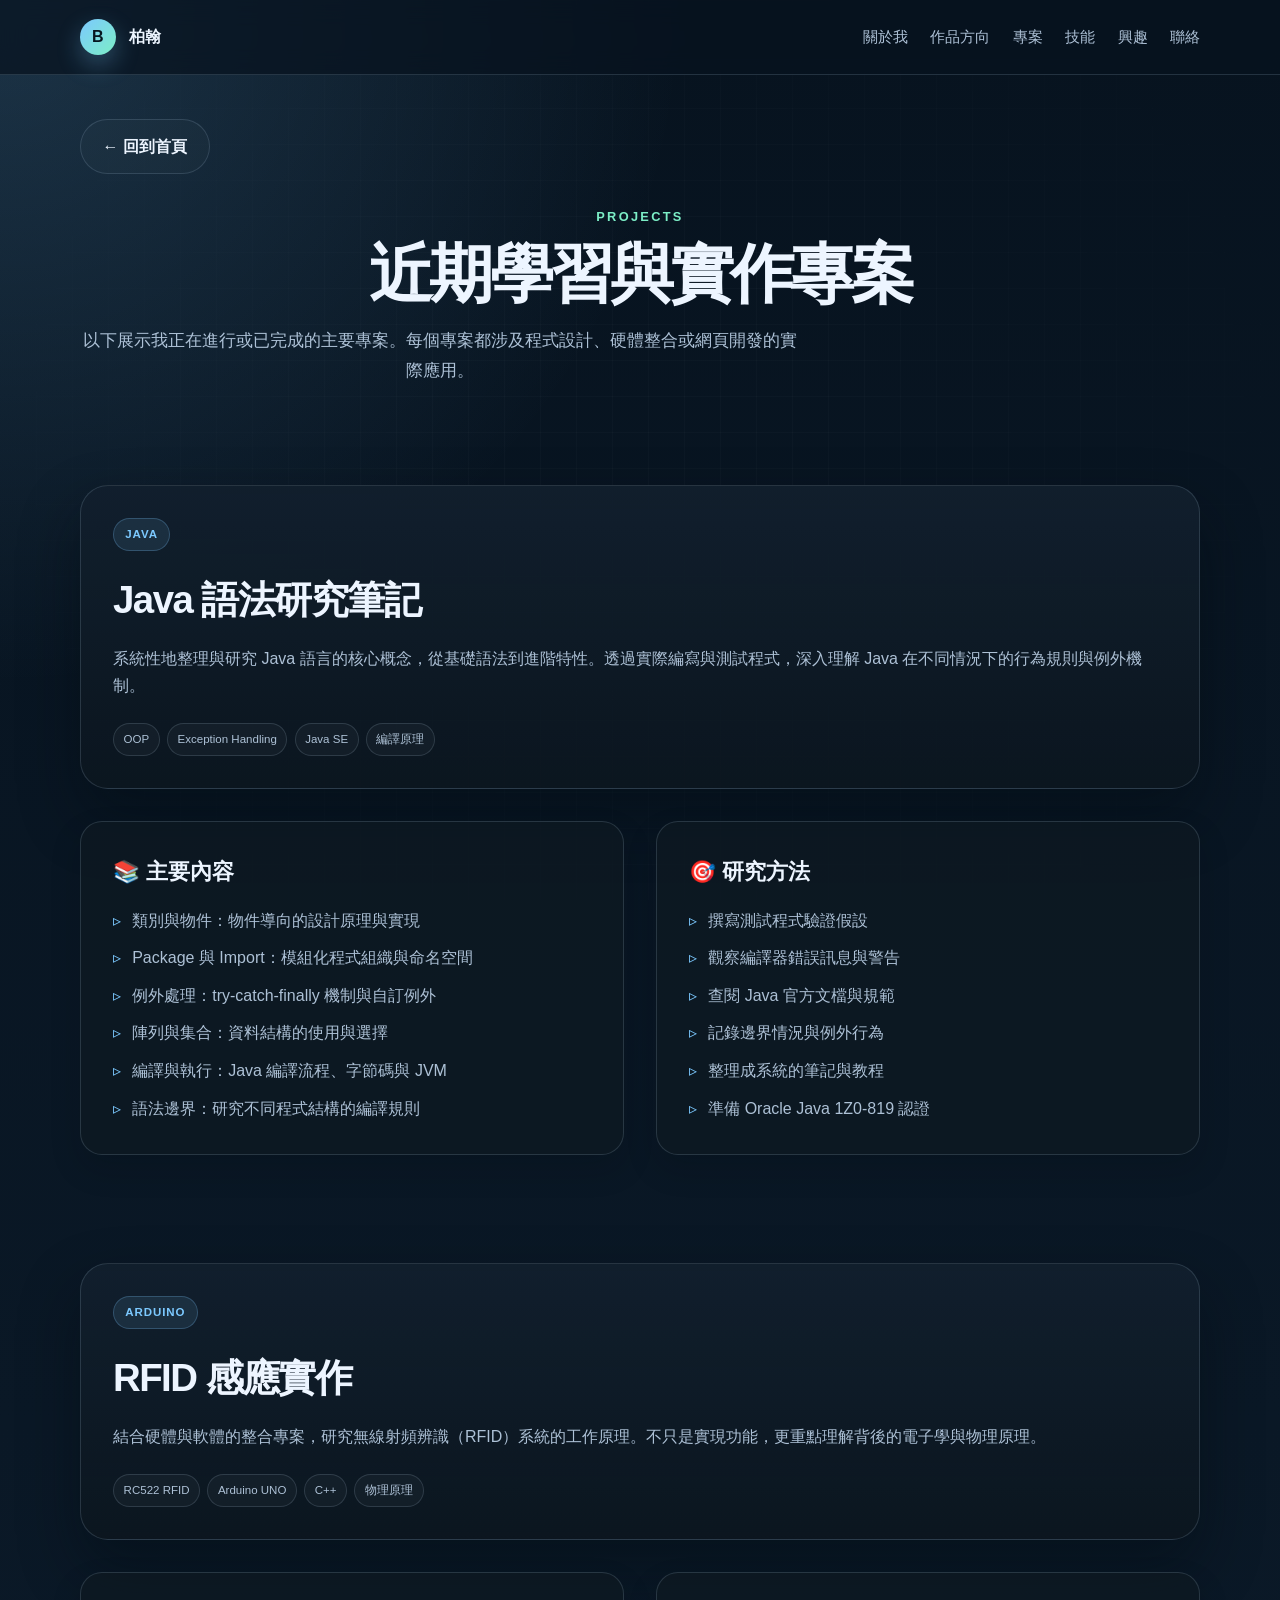
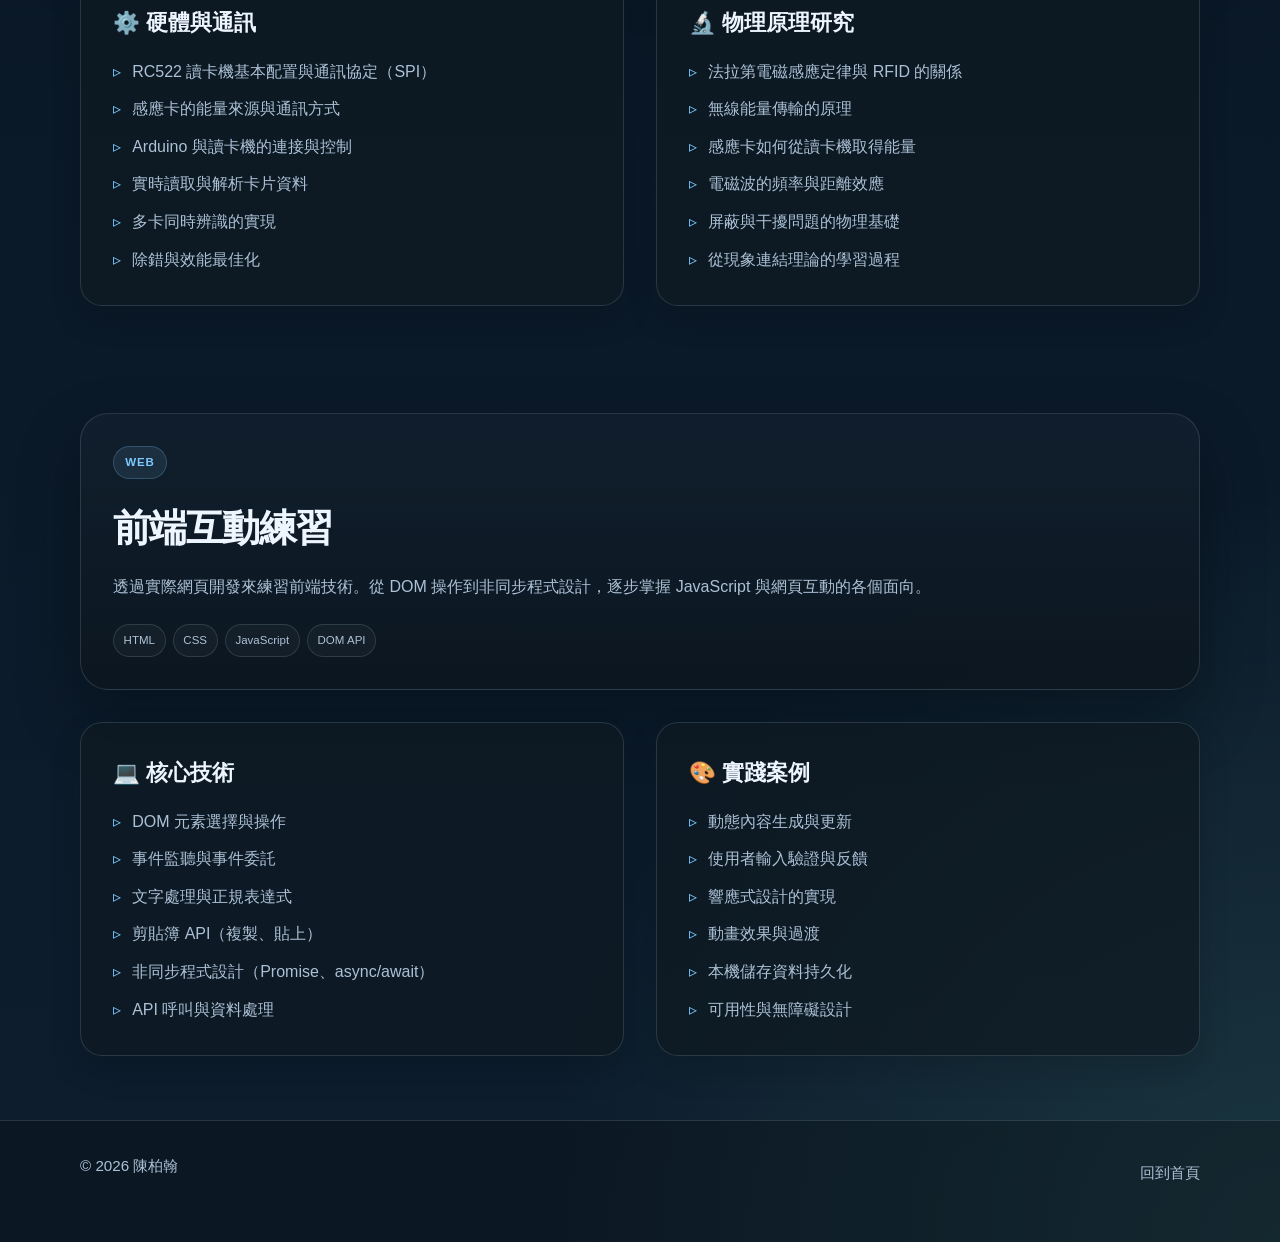
==== projects/projects.html @ 7ba77a69 "add new file:   projects/projects.html" ====
<!DOCTYPE html>
<html lang="zh-Hant">

<head>
    <meta charset="UTF-8" />
    <meta name="viewport" content="width=device-width, initial-scale=1.0" />
    <meta name="description" content="陳柏翰的專案展示｜包括 Java 語法研究、RFID 感應實作與前端互動練習。" />
    <meta name="keywords" content="專案, Java, RFID, Arduino, 網頁開發, 前端" />
    <meta name="author" content="陳柏翰" />
    <meta name="robots" content="index, follow" />
    <meta property="og:title" content="陳柏翰的專案展示｜自然科學與資訊科技探索" />
    <meta property="og:description" content="近期學習與實作的專案合集。" />
    <meta property="og:type" content="website" />
    <title>專案展示｜陳柏翰</title>
    <style>
        :root {
            --bg: #07131f;
            --bg-2: #0d1d2d;
            --bg-3: #112535;
            --surface: rgba(16, 29, 40, 0.88);
            --surface-strong: rgba(12, 22, 31, 0.96);
            --surface-soft: rgba(255, 255, 255, 0.03);
            --border: rgba(167, 194, 216, 0.18);
            --text: #edf5ff;
            --muted: #adc1d6;
            --accent: #7cc9ff;
            --accent-2: #7ceec6;
            --accent-3: #ffd166;
            --shadow: rgba(3, 11, 18, 0.45);
        }

        * {
            box-sizing: border-box;
        }

        html {
            scroll-behavior: smooth;
        }

        body {
            margin: 0;
            font-family: "Segoe UI", "Microsoft JhengHei", sans-serif;
            background:
                radial-gradient(circle at top left, rgba(124, 201, 255, 0.18), transparent 22%),
                radial-gradient(circle at bottom right, rgba(124, 238, 198, 0.12), transparent 24%),
                linear-gradient(180deg, var(--bg) 0%, var(--bg-2) 100%);
            color: var(--text);
            line-height: 1.7;
        }

        body::before {
            content: "";
            position: fixed;
            inset: 0;
            background-image: linear-gradient(rgba(255, 255, 255, 0.02) 1px, transparent 1px),
                linear-gradient(90deg, rgba(255, 255, 255, 0.02) 1px, transparent 1px);
            background-size: 36px 36px;
            mask-image: radial-gradient(circle at center, black 25%, transparent 100%);
            pointer-events: none;
        }

        a {
            color: inherit;
            text-decoration: none;
        }

        img {
            max-width: 100%;
            display: block;
        }

        .container {
            width: min(1120px, calc(100% - 2rem));
            margin: 0 auto;
        }

        .site-header {
            position: sticky;
            top: 0;
            z-index: 40;
            backdrop-filter: blur(12px);
            background: rgba(7, 19, 31, 0.72);
            border-bottom: 1px solid var(--border);
        }

        .navbar {
            display: flex;
            align-items: center;
            justify-content: space-between;
            min-height: 74px;
            gap: 1rem;
        }

        .brand {
            display: inline-flex;
            align-items: center;
            gap: 0.8rem;
            font-weight: 800;
            letter-spacing: 0.04em;
        }

        .brand-mark {
            display: inline-flex;
            align-items: center;
            justify-content: center;
            width: 2.25rem;
            height: 2.25rem;
            border-radius: 50%;
            background: linear-gradient(135deg, var(--accent), var(--accent-2));
            color: #06151f;
            box-shadow: 0 10px 25px rgba(124, 201, 255, 0.3);
        }

        .nav-links {
            display: flex;
            align-items: center;
            gap: 1.4rem;
            color: var(--muted);
            font-size: 0.95rem;
        }

        .nav-links a {
            transition: color 0.25s ease;
        }

        .nav-links a:hover,
        .nav-links a:focus-visible {
            color: var(--text);
        }

        h1, h2, h3, p {
            margin-top: 0;
        }

        h1 {
            margin-bottom: 1.2rem;
            font-size: clamp(2.7rem, 5vw, 5.2rem);
            line-height: 1.04;
            letter-spacing: -0.06em;
        }

        h2 {
            font-size: clamp(1.8rem, 3vw, 3rem);
            letter-spacing: -0.04em;
        }

        .eyebrow {
            margin: 0 0 0.8rem;
            font-size: 0.8rem;
            letter-spacing: 0.18em;
            text-transform: uppercase;
            color: var(--accent-2);
            font-weight: 700;
        }

        .section {
            padding: 2.75rem 0 1rem;
        }

        .section-head {
            margin-bottom: 2.5rem;
            text-align: center;
        }

        .section-head h2 {
            margin-bottom: 0.8rem;
        }

        .lead {
            max-width: 45rem;
            color: var(--muted);
            font-size: 1.08rem;
        }

        .project-detail {
            display: grid;
            gap: 2rem;
            margin-bottom: 3rem;
        }

        .project-header {
            padding: 2rem;
            border-radius: 28px;
            background: linear-gradient(180deg, rgba(17, 31, 45, 0.98), rgba(12, 22, 31, 0.9));
            border: 1px solid var(--border);
            box-shadow: 0 28px 60px var(--shadow);
        }

        .project-tag {
            display: inline-flex;
            align-items: center;
            padding: 0.35rem 0.7rem;
            border-radius: 999px;
            background: rgba(124, 201, 255, 0.1);
            border: 1px solid rgba(124, 201, 255, 0.24);
            color: var(--accent);
            font-size: 0.72rem;
            font-weight: 700;
            letter-spacing: 0.08em;
            text-transform: uppercase;
            margin-bottom: 1rem;
        }

        .project-header h2 {
            margin-bottom: 0.8rem;
        }

        .project-header p {
            color: var(--muted);
            margin-bottom: 1.5rem;
        }

        .project-meta {
            display: flex;
            flex-wrap: wrap;
            gap: 0.45rem;
        }

        .project-meta span {
            display: inline-flex;
            align-items: center;
            padding: 0.35rem 0.6rem;
            border-radius: 999px;
            background: rgba(255, 255, 255, 0.03);
            border: 1px solid var(--border);
            color: var(--muted);
            font-size: 0.72rem;
        }

        .project-content {
            display: grid;
            grid-template-columns: 1fr 1fr;
            gap: 2rem;
        }

        .project-section {
            padding: 2rem;
            border-radius: 22px;
            background: rgba(14, 25, 34, 0.72);
            border: 1px solid var(--border);
            box-shadow: 0 14px 30px rgba(4, 11, 18, 0.18);
        }

        .project-section h3 {
            font-size: 1.35rem;
            margin-bottom: 1rem;
            color: var(--text);
        }

        .project-section p {
            color: var(--muted);
            margin-bottom: 1rem;
            line-height: 1.8;
        }

        .project-list {
            list-style: none;
            padding-left: 0;
            margin: 0;
            display: grid;
            gap: 0.65rem;
        }

        .project-list li {
            position: relative;
            padding-left: 1.2rem;
            color: var(--muted);
        }

        .project-list li::before {
            content: "▹";
            position: absolute;
            left: 0;
            color: var(--accent);
        }

        .back-btn {
            display: inline-flex;
            align-items: center;
            justify-content: center;
            min-height: 3rem;
            padding: 0.8rem 1.35rem;
            border-radius: 999px;
            border: 1px solid var(--border);
            background: rgba(255, 255, 255, 0.02);
            font-weight: 700;
            transition: transform 0.25s ease, box-shadow 0.25s ease;
            margin-bottom: 2rem;
        }

        .back-btn:hover,
        .back-btn:focus-visible {
            transform: translateY(-2px);
            border-color: rgba(124, 201, 255, 0.45);
        }

        .site-footer {
            padding: 2rem 0 3rem;
            border-top: 1px solid var(--border);
            background: rgba(9, 15, 21, 0.36);
        }

        .footer-inner {
            display: flex;
            align-items: center;
            justify-content: space-between;
            gap: 1rem;
            color: var(--muted);
            font-size: 0.95rem;
        }

        .reveal {
            opacity: 0;
            transform: translateY(24px);
            transition: opacity 0.8s ease, transform 0.8s ease;
            will-change: opacity, transform;
        }

        .reveal.visible {
            opacity: 1;
            transform: translateY(0);
        }

        @media (max-width: 840px) {
            .project-content {
                grid-template-columns: 1fr;
            }

            .nav-links {
                gap: 0.8rem;
                font-size: 0.82rem;
            }

            .navbar {
                flex-wrap: wrap;
                justify-content: center;
                padding: 0.7rem 0;
            }

            .footer-inner {
                flex-direction: column;
                text-align: center;
            }
        }

        @media (max-width: 560px) {
            .back-btn {
                width: 100%;
            }

            .project-content {
                gap: 1rem;
            }

            .project-section {
                padding: 1.5rem;
            }
        }

        @media (prefers-reduced-motion: reduce) {
            html {
                scroll-behavior: auto;
            }

            *,
            *::before,
            *::after {
                animation: none !important;
                transition: none !important;
            }

            .reveal {
                opacity: 1;
                transform: none;
            }
        }
    </style>
</head>

<body>
    <header class="site-header">
        <nav class="navbar container" aria-label="主導覽">
            <a class="brand" href="../index.html" aria-label="回到首頁">
                <span class="brand-mark">B</span>
                <span>柏翰</span>
            </a>
            <div class="nav-links">
                <a href="../index.html#about">關於我</a>
                <a href="../index.html#portfolio">作品方向</a>
                <a href="../index.html#projects">專案</a>
                <a href="../index.html#skills">技能</a>
                <a href="../index.html#interests">興趣</a>
                <a href="../index.html#contact">聯絡</a>
            </div>
        </nav>
    </header>

    <main>
        <section class="section">
            <div class="container">
                <a href="../index.html#projects" class="back-btn">← 回到首頁</a>

                <div class="section-head reveal">
                    <p class="eyebrow">Projects</p>
                    <h1>近期學習與實作專案</h1>
                    <p class="lead">以下展示我正在進行或已完成的主要專案。每個專案都涉及程式設計、硬體整合或網頁開發的實際應用。</p>
                </div>
            </div>
        </section>

        <!-- Java 專案 -->
        <section class="section">
            <div class="container">
                <div class="project-detail reveal">
                    <div class="project-header">
                        <span class="project-tag">Java</span>
                        <h2>Java 語法研究筆記</h2>
                        <p>系統性地整理與研究 Java 語言的核心概念，從基礎語法到進階特性。透過實際編寫與測試程式，深入理解 Java 在不同情況下的行為規則與例外機制。</p>
                        <div class="project-meta">
                            <span>OOP</span>
                            <span>Exception Handling</span>
                            <span>Java SE</span>
                            <span>編譯原理</span>
                        </div>
                    </div>

                    <div class="project-content">
                        <div class="project-section reveal">
                            <h3>📚 主要內容</h3>
                            <ul class="project-list">
                                <li>類別與物件：物件導向的設計原理與實現</li>
                                <li>Package 與 Import：模組化程式組織與命名空間</li>
                                <li>例外處理：try-catch-finally 機制與自訂例外</li>
                                <li>陣列與集合：資料結構的使用與選擇</li>
                                <li>編譯與執行：Java 編譯流程、字節碼與 JVM</li>
                                <li>語法邊界：研究不同程式結構的編譯規則</li>
                            </ul>
                        </div>

                        <div class="project-section reveal">
                            <h3>🎯 研究方法</h3>
                            <ul class="project-list">
                                <li>撰寫測試程式驗證假設</li>
                                <li>觀察編譯器錯誤訊息與警告</li>
                                <li>查閱 Java 官方文檔與規範</li>
                                <li>記錄邊界情況與例外行為</li>
                                <li>整理成系統的筆記與教程</li>
                                <li>準備 Oracle Java 1Z0-819 認證</li>
                            </ul>
                        </div>
                    </div>
                </div>
            </div>
        </section>

        <!-- RFID 專案 -->
        <section class="section">
            <div class="container">
                <div class="project-detail reveal">
                    <div class="project-header">
                        <span class="project-tag">Arduino</span>
                        <h2>RFID 感應實作</h2>
                        <p>結合硬體與軟體的整合專案，研究無線射頻辨識（RFID）系統的工作原理。不只是實現功能，更重點理解背後的電子學與物理原理。</p>
                        <div class="project-meta">
                            <span>RC522 RFID</span>
                            <span>Arduino UNO</span>
                            <span>C++</span>
                            <span>物理原理</span>
                        </div>
                    </div>

                    <div class="project-content">
                        <div class="project-section reveal">
                            <h3>⚙️ 硬體與通訊</h3>
                            <ul class="project-list">
                                <li>RC522 讀卡機基本配置與通訊協定（SPI）</li>
                                <li>感應卡的能量來源與通訊方式</li>
                                <li>Arduino 與讀卡機的連接與控制</li>
                                <li>實時讀取與解析卡片資料</li>
                                <li>多卡同時辨識的實現</li>
                                <li>除錯與效能最佳化</li>
                            </ul>
                        </div>

                        <div class="project-section reveal">
                            <h3>🔬 物理原理研究</h3>
                            <ul class="project-list">
                                <li>法拉第電磁感應定律與 RFID 的關係</li>
                                <li>無線能量傳輸的原理</li>
                                <li>感應卡如何從讀卡機取得能量</li>
                                <li>電磁波的頻率與距離效應</li>
                                <li>屏蔽與干擾問題的物理基礎</li>
                                <li>從現象連結理論的學習過程</li>
                            </ul>
                        </div>
                    </div>
                </div>
            </div>
        </section>

        <!-- 前端互動練習 -->
        <section class="section">
            <div class="container">
                <div class="project-detail reveal">
                    <div class="project-header">
                        <span class="project-tag">Web</span>
                        <h2>前端互動練習</h2>
                        <p>透過實際網頁開發來練習前端技術。從 DOM 操作到非同步程式設計，逐步掌握 JavaScript 與網頁互動的各個面向。</p>
                        <div class="project-meta">
                            <span>HTML</span>
                            <span>CSS</span>
                            <span>JavaScript</span>
                            <span>DOM API</span>
                        </div>
                    </div>

                    <div class="project-content">
                        <div class="project-section reveal">
                            <h3>💻 核心技術</h3>
                            <ul class="project-list">
                                <li>DOM 元素選擇與操作</li>
                                <li>事件監聽與事件委託</li>
                                <li>文字處理與正規表達式</li>
                                <li>剪貼簿 API（複製、貼上）</li>
                                <li>非同步程式設計（Promise、async/await）</li>
                                <li>API 呼叫與資料處理</li>
                            </ul>
                        </div>

                        <div class="project-section reveal">
                            <h3>🎨 實踐案例</h3>
                            <ul class="project-list">
                                <li>動態內容生成與更新</li>
                                <li>使用者輸入驗證與反饋</li>
                                <li>響應式設計的實現</li>
                                <li>動畫效果與過渡</li>
                                <li>本機儲存資料持久化</li>
                                <li>可用性與無障礙設計</li>
                            </ul>
                        </div>
                    </div>
                </div>
            </div>
        </section>
    </main>

    <footer class="site-footer">
        <div class="container footer-inner">
            <p>© 2026 陳柏翰</p>
            <a href="../index.html#top">回到首頁</a>
        </div>
    </footer>

    <script>
        const revealItems = document.querySelectorAll('.reveal');
        const observer = new IntersectionObserver((entries) => {
            entries.forEach((entry) => {
                if (entry.isIntersecting) {
                    entry.target.classList.add('visible');
                    observer.unobserve(entry.target);
                }
            });
        }, { threshold: 0.18 });

        revealItems.forEach((item) => observer.observe(item));

        const prefersReducedMotion = window.matchMedia('(prefers-reduced-motion: reduce)').matches;
        if (!prefersReducedMotion) {
            document.addEventListener('pointermove', (event) => {
                const headers = document.querySelectorAll('.project-header');
                headers.forEach((header) => {
                    const x = (event.clientX / window.innerWidth - 0.5) * 12;
                    const y = (event.clientY / window.innerHeight - 0.5) * 12;
                    header.style.transform = `translate(${x * 0.6}px, ${y * 0.6}px)`;
                });
            });
        }
    </script>
</body>

</html>
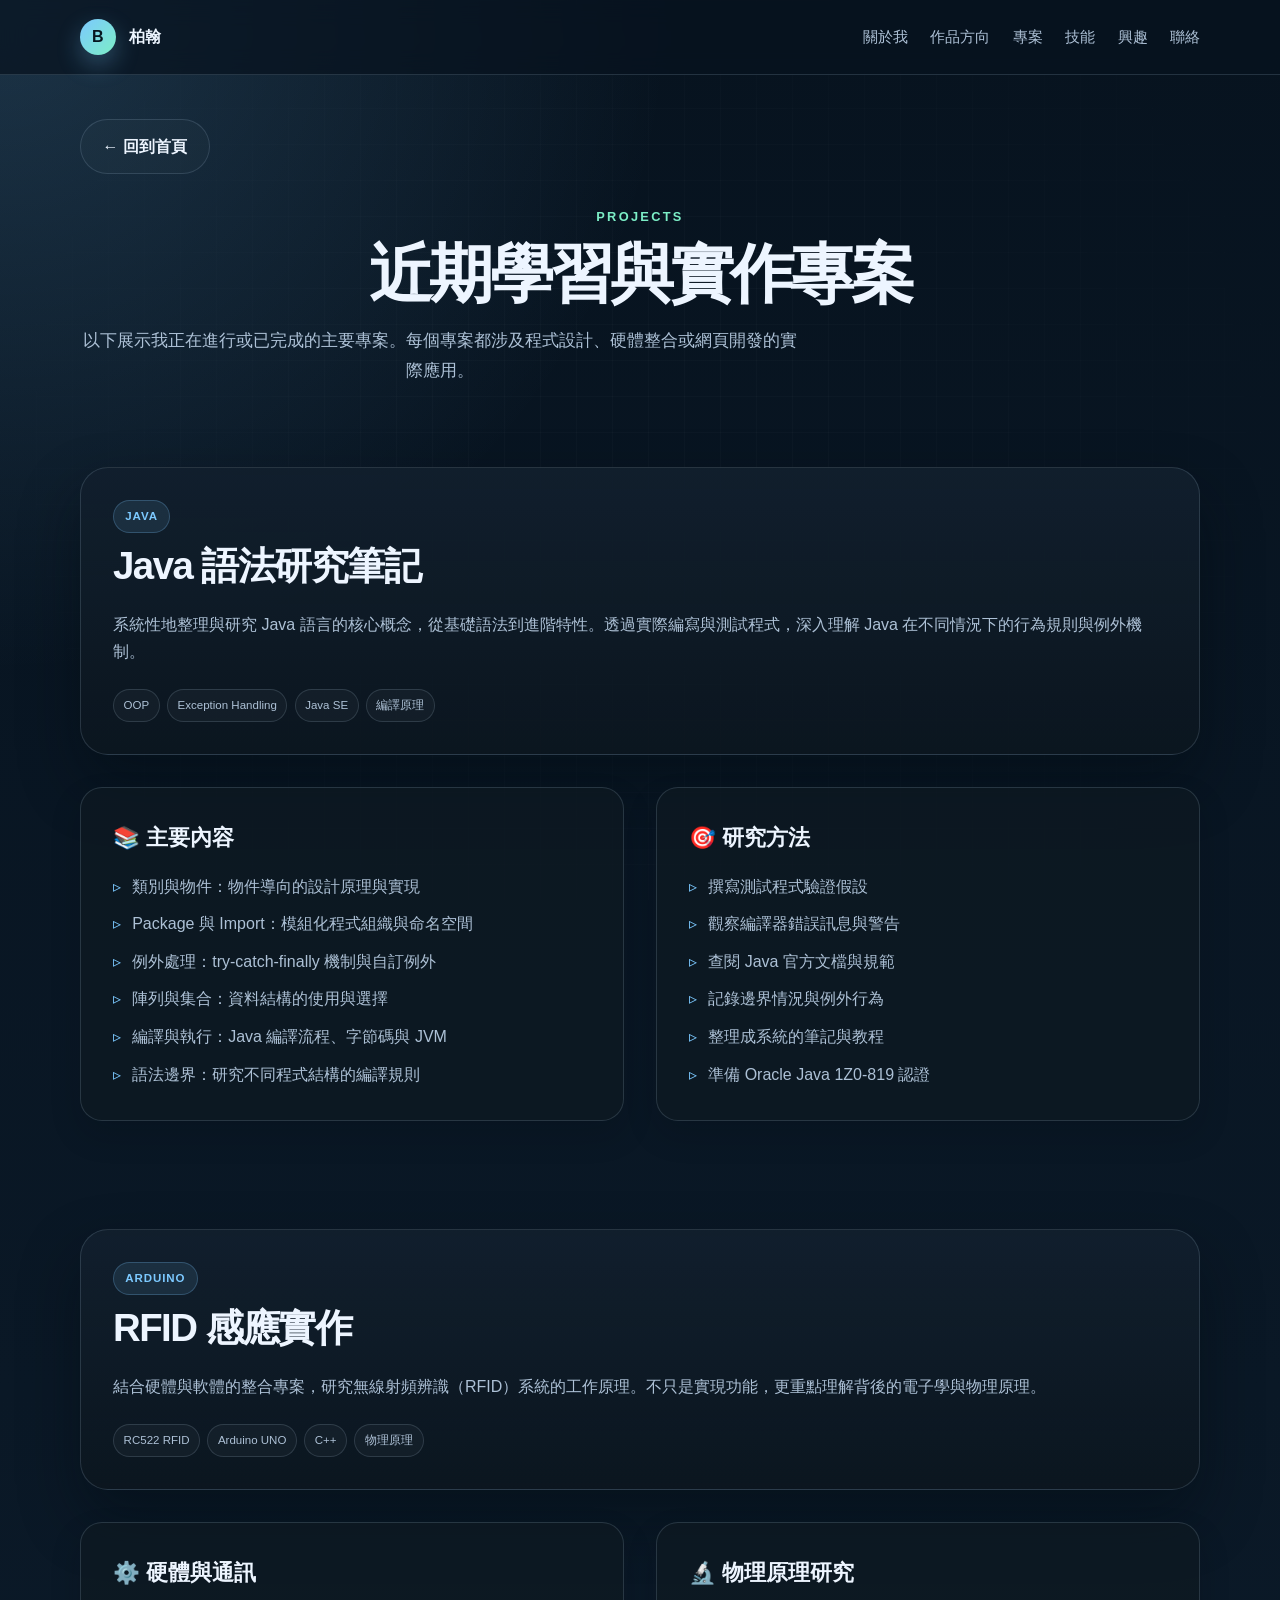
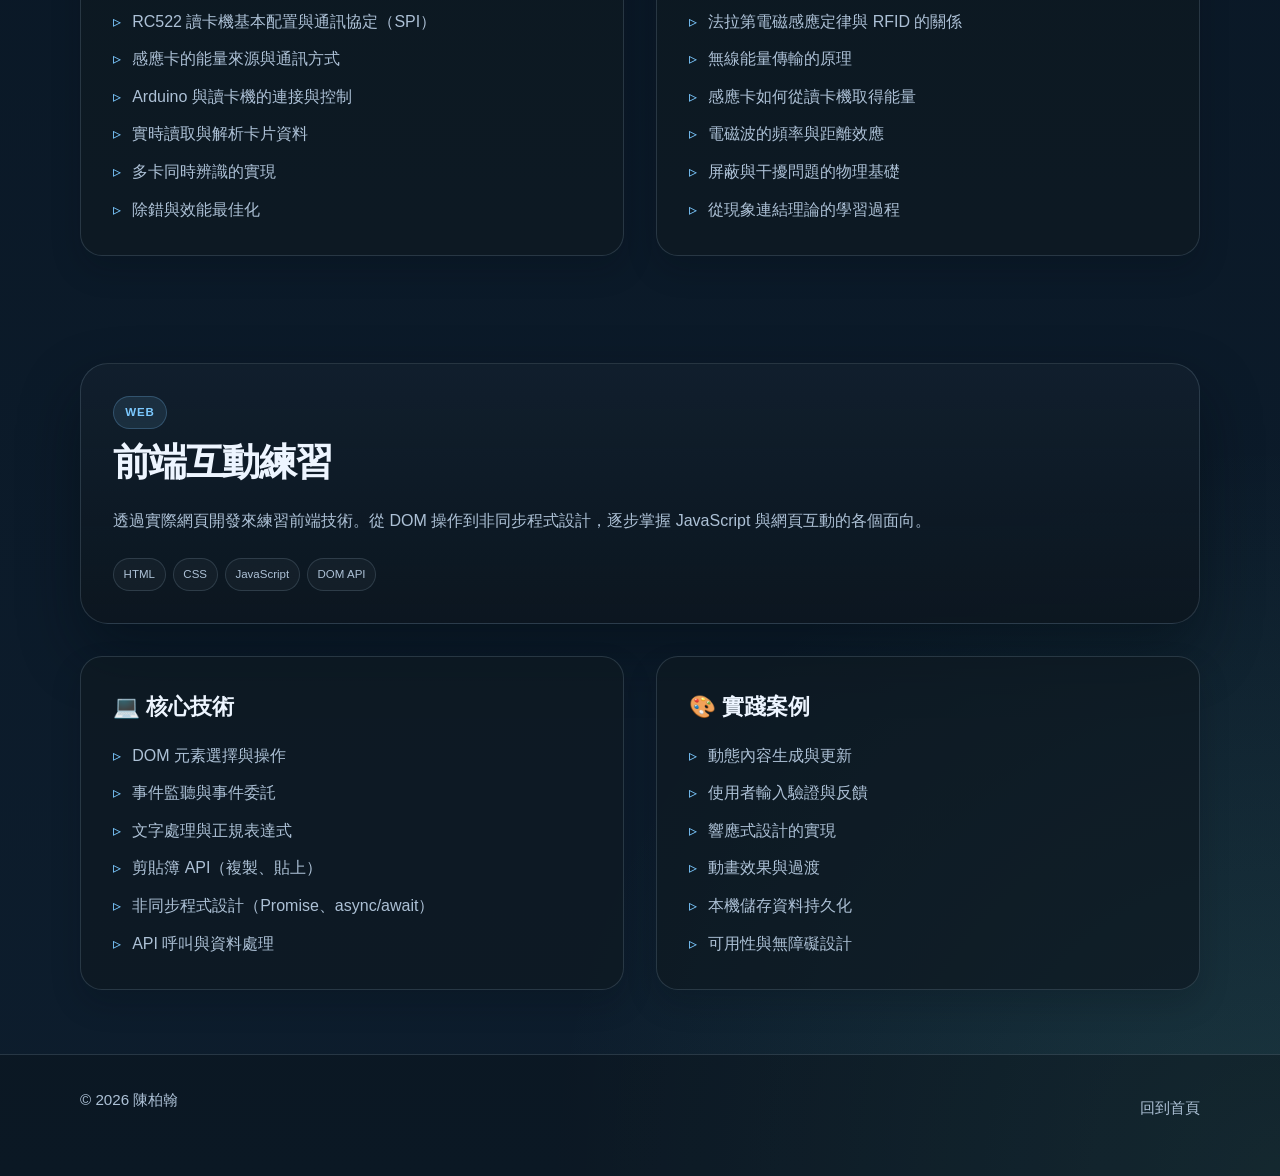
==== commit 0541204b: "refactor: extract CSS to separate stylesheet (css/styles.css)" ====
--- a/projects/projects.html
+++ b/projects/projects.html
@@ -12,369 +12,7 @@
     <meta property="og:description" content="近期學習與實作的專案合集。" />
     <meta property="og:type" content="website" />
     <title>專案展示｜陳柏翰</title>
-    <style>
-        :root {
-            --bg: #07131f;
-            --bg-2: #0d1d2d;
-            --bg-3: #112535;
-            --surface: rgba(16, 29, 40, 0.88);
-            --surface-strong: rgba(12, 22, 31, 0.96);
-            --surface-soft: rgba(255, 255, 255, 0.03);
-            --border: rgba(167, 194, 216, 0.18);
-            --text: #edf5ff;
-            --muted: #adc1d6;
-            --accent: #7cc9ff;
-            --accent-2: #7ceec6;
-            --accent-3: #ffd166;
-            --shadow: rgba(3, 11, 18, 0.45);
-        }
-
-        * {
-            box-sizing: border-box;
-        }
-
-        html {
-            scroll-behavior: smooth;
-        }
-
-        body {
-            margin: 0;
-            font-family: "Segoe UI", "Microsoft JhengHei", sans-serif;
-            background:
-                radial-gradient(circle at top left, rgba(124, 201, 255, 0.18), transparent 22%),
-                radial-gradient(circle at bottom right, rgba(124, 238, 198, 0.12), transparent 24%),
-                linear-gradient(180deg, var(--bg) 0%, var(--bg-2) 100%);
-            color: var(--text);
-            line-height: 1.7;
-        }
-
-        body::before {
-            content: "";
-            position: fixed;
-            inset: 0;
-            background-image: linear-gradient(rgba(255, 255, 255, 0.02) 1px, transparent 1px),
-                linear-gradient(90deg, rgba(255, 255, 255, 0.02) 1px, transparent 1px);
-            background-size: 36px 36px;
-            mask-image: radial-gradient(circle at center, black 25%, transparent 100%);
-            pointer-events: none;
-        }
-
-        a {
-            color: inherit;
-            text-decoration: none;
-        }
-
-        img {
-            max-width: 100%;
-            display: block;
-        }
-
-        .container {
-            width: min(1120px, calc(100% - 2rem));
-            margin: 0 auto;
-        }
-
-        .site-header {
-            position: sticky;
-            top: 0;
-            z-index: 40;
-            backdrop-filter: blur(12px);
-            background: rgba(7, 19, 31, 0.72);
-            border-bottom: 1px solid var(--border);
-        }
-
-        .navbar {
-            display: flex;
-            align-items: center;
-            justify-content: space-between;
-            min-height: 74px;
-            gap: 1rem;
-        }
-
-        .brand {
-            display: inline-flex;
-            align-items: center;
-            gap: 0.8rem;
-            font-weight: 800;
-            letter-spacing: 0.04em;
-        }
-
-        .brand-mark {
-            display: inline-flex;
-            align-items: center;
-            justify-content: center;
-            width: 2.25rem;
-            height: 2.25rem;
-            border-radius: 50%;
-            background: linear-gradient(135deg, var(--accent), var(--accent-2));
-            color: #06151f;
-            box-shadow: 0 10px 25px rgba(124, 201, 255, 0.3);
-        }
-
-        .nav-links {
-            display: flex;
-            align-items: center;
-            gap: 1.4rem;
-            color: var(--muted);
-            font-size: 0.95rem;
-        }
-
-        .nav-links a {
-            transition: color 0.25s ease;
-        }
-
-        .nav-links a:hover,
-        .nav-links a:focus-visible {
-            color: var(--text);
-        }
-
-        h1, h2, h3, p {
-            margin-top: 0;
-        }
-
-        h1 {
-            margin-bottom: 1.2rem;
-            font-size: clamp(2.7rem, 5vw, 5.2rem);
-            line-height: 1.04;
-            letter-spacing: -0.06em;
-        }
-
-        h2 {
-            font-size: clamp(1.8rem, 3vw, 3rem);
-            letter-spacing: -0.04em;
-        }
-
-        .eyebrow {
-            margin: 0 0 0.8rem;
-            font-size: 0.8rem;
-            letter-spacing: 0.18em;
-            text-transform: uppercase;
-            color: var(--accent-2);
-            font-weight: 700;
-        }
-
-        .section {
-            padding: 2.75rem 0 1rem;
-        }
-
-        .section-head {
-            margin-bottom: 2.5rem;
-            text-align: center;
-        }
-
-        .section-head h2 {
-            margin-bottom: 0.8rem;
-        }
-
-        .lead {
-            max-width: 45rem;
-            color: var(--muted);
-            font-size: 1.08rem;
-        }
-
-        .project-detail {
-            display: grid;
-            gap: 2rem;
-            margin-bottom: 3rem;
-        }
-
-        .project-header {
-            padding: 2rem;
-            border-radius: 28px;
-            background: linear-gradient(180deg, rgba(17, 31, 45, 0.98), rgba(12, 22, 31, 0.9));
-            border: 1px solid var(--border);
-            box-shadow: 0 28px 60px var(--shadow);
-        }
-
-        .project-tag {
-            display: inline-flex;
-            align-items: center;
-            padding: 0.35rem 0.7rem;
-            border-radius: 999px;
-            background: rgba(124, 201, 255, 0.1);
-            border: 1px solid rgba(124, 201, 255, 0.24);
-            color: var(--accent);
-            font-size: 0.72rem;
-            font-weight: 700;
-            letter-spacing: 0.08em;
-            text-transform: uppercase;
-            margin-bottom: 1rem;
-        }
-
-        .project-header h2 {
-            margin-bottom: 0.8rem;
-        }
-
-        .project-header p {
-            color: var(--muted);
-            margin-bottom: 1.5rem;
-        }
-
-        .project-meta {
-            display: flex;
-            flex-wrap: wrap;
-            gap: 0.45rem;
-        }
-
-        .project-meta span {
-            display: inline-flex;
-            align-items: center;
-            padding: 0.35rem 0.6rem;
-            border-radius: 999px;
-            background: rgba(255, 255, 255, 0.03);
-            border: 1px solid var(--border);
-            color: var(--muted);
-            font-size: 0.72rem;
-        }
-
-        .project-content {
-            display: grid;
-            grid-template-columns: 1fr 1fr;
-            gap: 2rem;
-        }
-
-        .project-section {
-            padding: 2rem;
-            border-radius: 22px;
-            background: rgba(14, 25, 34, 0.72);
-            border: 1px solid var(--border);
-            box-shadow: 0 14px 30px rgba(4, 11, 18, 0.18);
-        }
-
-        .project-section h3 {
-            font-size: 1.35rem;
-            margin-bottom: 1rem;
-            color: var(--text);
-        }
-
-        .project-section p {
-            color: var(--muted);
-            margin-bottom: 1rem;
-            line-height: 1.8;
-        }
-
-        .project-list {
-            list-style: none;
-            padding-left: 0;
-            margin: 0;
-            display: grid;
-            gap: 0.65rem;
-        }
-
-        .project-list li {
-            position: relative;
-            padding-left: 1.2rem;
-            color: var(--muted);
-        }
-
-        .project-list li::before {
-            content: "▹";
-            position: absolute;
-            left: 0;
-            color: var(--accent);
-        }
-
-        .back-btn {
-            display: inline-flex;
-            align-items: center;
-            justify-content: center;
-            min-height: 3rem;
-            padding: 0.8rem 1.35rem;
-            border-radius: 999px;
-            border: 1px solid var(--border);
-            background: rgba(255, 255, 255, 0.02);
-            font-weight: 700;
-            transition: transform 0.25s ease, box-shadow 0.25s ease;
-            margin-bottom: 2rem;
-        }
-
-        .back-btn:hover,
-        .back-btn:focus-visible {
-            transform: translateY(-2px);
-            border-color: rgba(124, 201, 255, 0.45);
-        }
-
-        .site-footer {
-            padding: 2rem 0 3rem;
-            border-top: 1px solid var(--border);
-            background: rgba(9, 15, 21, 0.36);
-        }
-
-        .footer-inner {
-            display: flex;
-            align-items: center;
-            justify-content: space-between;
-            gap: 1rem;
-            color: var(--muted);
-            font-size: 0.95rem;
-        }
-
-        .reveal {
-            opacity: 0;
-            transform: translateY(24px);
-            transition: opacity 0.8s ease, transform 0.8s ease;
-            will-change: opacity, transform;
-        }
-
-        .reveal.visible {
-            opacity: 1;
-            transform: translateY(0);
-        }
-
-        @media (max-width: 840px) {
-            .project-content {
-                grid-template-columns: 1fr;
-            }
-
-            .nav-links {
-                gap: 0.8rem;
-                font-size: 0.82rem;
-            }
-
-            .navbar {
-                flex-wrap: wrap;
-                justify-content: center;
-                padding: 0.7rem 0;
-            }
-
-            .footer-inner {
-                flex-direction: column;
-                text-align: center;
-            }
-        }
-
-        @media (max-width: 560px) {
-            .back-btn {
-                width: 100%;
-            }
-
-            .project-content {
-                gap: 1rem;
-            }
-
-            .project-section {
-                padding: 1.5rem;
-            }
-        }
-
-        @media (prefers-reduced-motion: reduce) {
-            html {
-                scroll-behavior: auto;
-            }
-
-            *,
-            *::before,
-            *::after {
-                animation: none !important;
-                transition: none !important;
-            }
-
-            .reveal {
-                opacity: 1;
-                transform: none;
-            }
-        }
-    </style>
+    <link rel="stylesheet" href="../css/styles.css" />
 </head>
 
 <body>
@@ -400,7 +38,7 @@
             <div class="container">
                 <a href="../index.html#projects" class="back-btn">← 回到首頁</a>
 
-                <div class="section-head reveal">
+                <div class="section-head reveal" style="text-align: center;">
                     <p class="eyebrow">Projects</p>
                     <h1>近期學習與實作專案</h1>
                     <p class="lead">以下展示我正在進行或已完成的主要專案。每個專案都涉及程式設計、硬體整合或網頁開發的實際應用。</p>
@@ -409,7 +47,7 @@
         </section>
 
         <!-- Java 專案 -->
-        <section class="section">
+        <section class="section" id="java">
             <div class="container">
                 <div class="project-detail reveal">
                     <div class="project-header">
@@ -454,7 +92,7 @@
         </section>
 
         <!-- RFID 專案 -->
-        <section class="section">
+        <section class="section" id="rfid">
             <div class="container">
                 <div class="project-detail reveal">
                     <div class="project-header">
@@ -499,7 +137,7 @@
         </section>
 
         <!-- 前端互動練習 -->
-        <section class="section">
+        <section class="section" id="web">
             <div class="container">
                 <div class="project-detail reveal">
                     <div class="project-header">
--- a/css/styles.css
+++ b/css/styles.css
@@ -0,0 +1,711 @@
+:root {
+    --bg: #07131f;
+    --bg-2: #0d1d2d;
+    --bg-3: #112535;
+    --surface: rgba(16, 29, 40, 0.88);
+    --surface-strong: rgba(12, 22, 31, 0.96);
+    --surface-soft: rgba(255, 255, 255, 0.03);
+    --border: rgba(167, 194, 216, 0.18);
+    --text: #edf5ff;
+    --muted: #adc1d6;
+    --accent: #7cc9ff;
+    --accent-2: #7ceec6;
+    --accent-3: #ffd166;
+    --shadow: rgba(3, 11, 18, 0.45);
+}
+
+* {
+    box-sizing: border-box;
+}
+
+html {
+    scroll-behavior: smooth;
+}
+
+body {
+    margin: 0;
+    font-family: "Segoe UI", "Microsoft JhengHei", sans-serif;
+    background:
+        radial-gradient(circle at top left, rgba(124, 201, 255, 0.18), transparent 22%),
+        radial-gradient(circle at bottom right, rgba(124, 238, 198, 0.12), transparent 24%),
+        linear-gradient(180deg, var(--bg) 0%, var(--bg-2) 100%);
+    color: var(--text);
+    line-height: 1.7;
+}
+
+body::before {
+    content: "";
+    position: fixed;
+    inset: 0;
+    background-image: linear-gradient(rgba(255, 255, 255, 0.02) 1px, transparent 1px),
+        linear-gradient(90deg, rgba(255, 255, 255, 0.02) 1px, transparent 1px);
+    background-size: 36px 36px;
+    mask-image: radial-gradient(circle at center, black 25%, transparent 100%);
+    pointer-events: none;
+}
+
+a {
+    color: inherit;
+    text-decoration: none;
+}
+
+img {
+    max-width: 100%;
+    display: block;
+}
+
+.container {
+    width: min(1120px, calc(100% - 2rem));
+    margin: 0 auto;
+}
+
+.site-header {
+    position: sticky;
+    top: 0;
+    z-index: 40;
+    backdrop-filter: blur(12px);
+    background: rgba(7, 19, 31, 0.72);
+    border-bottom: 1px solid var(--border);
+}
+
+.navbar {
+    display: flex;
+    align-items: center;
+    justify-content: space-between;
+    min-height: 74px;
+    gap: 1rem;
+}
+
+.brand {
+    display: inline-flex;
+    align-items: center;
+    gap: 0.8rem;
+    font-weight: 800;
+    letter-spacing: 0.04em;
+}
+
+.brand-mark {
+    display: inline-flex;
+    align-items: center;
+    justify-content: center;
+    width: 2.25rem;
+    height: 2.25rem;
+    border-radius: 50%;
+    background: linear-gradient(135deg, var(--accent), var(--accent-2));
+    color: #06151f;
+    box-shadow: 0 10px 25px rgba(124, 201, 255, 0.3);
+}
+
+.nav-links {
+    display: flex;
+    align-items: center;
+    gap: 1.4rem;
+    color: var(--muted);
+    font-size: 0.95rem;
+}
+
+.nav-links a {
+    transition: color 0.25s ease;
+}
+
+.nav-links a:hover,
+.nav-links a:focus-visible {
+    color: var(--text);
+}
+
+h1,
+h2,
+h3,
+p {
+    margin-top: 0;
+}
+
+h1 {
+    margin-bottom: 1.2rem;
+    font-size: clamp(2.7rem, 5vw, 5.2rem);
+    line-height: 1.04;
+    letter-spacing: -0.06em;
+}
+
+h2 {
+    font-size: clamp(1.8rem, 3vw, 3rem);
+    letter-spacing: -0.04em;
+}
+
+.eyebrow {
+    margin: 0 0 0.8rem;
+    font-size: 0.8rem;
+    letter-spacing: 0.18em;
+    text-transform: uppercase;
+    color: var(--accent-2);
+    font-weight: 700;
+}
+
+.hero {
+    padding: clamp(4rem, 7vw, 7rem) 0 3rem;
+}
+
+.hero-grid {
+    display: grid;
+    grid-template-columns: 1.15fr 0.85fr;
+    align-items: center;
+    gap: 2.5rem;
+}
+
+.lead {
+    max-width: 45rem;
+    color: var(--muted);
+    font-size: 1.08rem;
+}
+
+.cta-row {
+    display: flex;
+    flex-wrap: wrap;
+    gap: 1rem;
+    margin: 2rem 0 1.5rem;
+}
+
+.primary-btn,
+.secondary-btn {
+    display: inline-flex;
+    align-items: center;
+    justify-content: center;
+    min-height: 3rem;
+    padding: 0.8rem 1.35rem;
+    border-radius: 999px;
+    border: 1px solid transparent;
+    font-weight: 700;
+    transition: transform 0.25s ease, box-shadow 0.25s ease, border-color 0.25s ease;
+}
+
+.primary-btn {
+    background: linear-gradient(135deg, var(--accent), var(--accent-2));
+    color: #06151f;
+    box-shadow: 0 14px 32px rgba(124, 201, 255, 0.26);
+}
+
+.secondary-btn {
+    background: rgba(255, 255, 255, 0.02);
+    border-color: var(--border);
+    color: var(--text);
+}
+
+.primary-btn:hover,
+.secondary-btn:hover,
+.primary-btn:focus-visible,
+.secondary-btn:focus-visible {
+    transform: translateY(-2px);
+}
+
+.mini-meta {
+    display: flex;
+    flex-wrap: wrap;
+    gap: 0.8rem;
+}
+
+.mini-meta span {
+    display: inline-flex;
+    align-items: center;
+    padding: 0.45rem 0.8rem;
+    border: 1px solid var(--border);
+    border-radius: 999px;
+    background: rgba(255, 255, 255, 0.02);
+    color: var(--muted);
+    font-size: 0.83rem;
+}
+
+.hero-panel {
+    display: flex;
+    justify-content: center;
+}
+
+.hero-card {
+    position: relative;
+    width: min(100%, 430px);
+    padding: 1.6rem;
+    border-radius: 28px;
+    overflow: hidden;
+    background: linear-gradient(180deg, rgba(17, 31, 45, 0.98), rgba(12, 22, 31, 0.9));
+    border: 1px solid var(--border);
+    box-shadow: 0 28px 60px var(--shadow);
+    transition: transform 0.35s ease, box-shadow 0.35s ease;
+}
+
+.hero-card::before {
+    content: "";
+    position: absolute;
+    inset: -20% auto auto -10%;
+    width: 220px;
+    height: 220px;
+    border-radius: 50%;
+    background: radial-gradient(circle, rgba(124, 201, 255, 0.38), transparent 60%);
+    filter: blur(8px);
+}
+
+.profile-tag {
+    position: relative;
+    z-index: 1;
+    display: inline-block;
+    margin-bottom: 1rem;
+    padding: 0.42rem 0.8rem;
+    border-radius: 999px;
+    background: rgba(124, 201, 255, 0.12);
+    border: 1px solid rgba(124, 201, 255, 0.28);
+    color: var(--accent);
+    font-size: 0.72rem;
+    letter-spacing: 0.12em;
+    text-transform: uppercase;
+    font-weight: 700;
+}
+
+.hero-card h2 {
+    position: relative;
+    z-index: 1;
+    font-size: clamp(1.6rem, 2vw, 2.2rem);
+    line-height: 1.2;
+    margin-bottom: 0.8rem;
+}
+
+.hero-card p {
+    position: relative;
+    z-index: 1;
+    color: var(--muted);
+    margin-bottom: 1.2rem;
+}
+
+.stat-list {
+    position: relative;
+    z-index: 1;
+    display: grid;
+    grid-template-columns: repeat(3, minmax(0, 1fr));
+    gap: 0.9rem;
+}
+
+.stat {
+    padding: 0.9rem 0.7rem;
+    border-radius: 16px;
+    background: rgba(255, 255, 255, 0.025);
+    border: 1px solid var(--border);
+    text-align: center;
+}
+
+.stat strong {
+    display: block;
+    font-size: 1.4rem;
+}
+
+.stat span {
+    display: block;
+    margin-top: 0.2rem;
+    color: var(--muted);
+    font-size: 0.75rem;
+}
+
+.section {
+    padding: 2.75rem 0 1rem;
+}
+
+.section-head {
+    margin-bottom: 1.4rem;
+}
+
+.section-head h2 {
+    font-size: clamp(1.8rem, 3vw, 3rem);
+    letter-spacing: -0.04em;
+    margin-bottom: 0;
+}
+
+.split-grid,
+.cards-grid,
+.project-grid {
+    display: grid;
+    grid-template-columns: repeat(2, minmax(0, 1fr));
+    gap: 1.2rem;
+}
+
+.project-grid {
+    grid-template-columns: repeat(3, minmax(0, 1fr));
+}
+
+.card {
+    padding: 1.5rem;
+    border-radius: 22px;
+    background: rgba(14, 25, 34, 0.72);
+    border: 1px solid var(--border);
+    box-shadow: 0 14px 30px rgba(4, 11, 18, 0.18);
+}
+
+.project-card {
+    display: flex;
+    flex-direction: column;
+    gap: 0.8rem;
+    min-height: 100%;
+}
+
+.card-link {
+    display: inline-flex;
+    align-items: center;
+    justify-content: center;
+    min-height: 2.5rem;
+    padding: 0.6rem 1.2rem;
+    border-radius: 999px;
+    background: linear-gradient(135deg, var(--accent), var(--accent-2));
+    color: #06151f;
+    font-weight: 700;
+    font-size: 0.9rem;
+    transition: transform 0.25s ease, box-shadow 0.25s ease;
+    margin-top: auto;
+}
+
+.card-link:hover,
+.card-link:focus-visible {
+    transform: translateY(-2px);
+    box-shadow: 0 14px 32px rgba(124, 201, 255, 0.26);
+}
+
+.project-tag {
+    display: inline-flex;
+    align-self: flex-start;
+    align-items: center;
+    padding: 0.35rem 0.7rem;
+    border-radius: 999px;
+    background: rgba(124, 201, 255, 0.1);
+    border: 1px solid rgba(124, 201, 255, 0.24);
+    color: var(--accent);
+    font-size: 0.72rem;
+    font-weight: 700;
+    letter-spacing: 0.08em;
+    text-transform: uppercase;
+}
+
+.project-meta {
+    display: flex;
+    flex-wrap: wrap;
+    gap: 0.45rem;
+    margin-top: auto;
+}
+
+.project-meta span {
+    display: inline-flex;
+    align-items: center;
+    padding: 0.35rem 0.6rem;
+    border-radius: 999px;
+    background: rgba(255, 255, 255, 0.03);
+    border: 1px solid var(--border);
+    color: var(--muted);
+    font-size: 0.72rem;
+}
+
+.card h3 {
+    font-size: 1.35rem;
+    margin-bottom: 0.6rem;
+}
+
+.card p,
+.card li {
+    color: var(--muted);
+}
+
+.icon {
+    display: inline-flex;
+    align-items: center;
+    justify-content: center;
+    width: 2.8rem;
+    height: 2.8rem;
+    border-radius: 12px;
+    margin-bottom: 1rem;
+    background: rgba(124, 238, 198, 0.08);
+    border: 1px solid rgba(124, 238, 198, 0.18);
+    color: var(--accent-2);
+    font-size: 1.22rem;
+}
+
+.skill-list {
+    list-style: none;
+    padding-left: 0;
+    margin: 0;
+    display: grid;
+    gap: 0.65rem;
+}
+
+.skill-list li {
+    position: relative;
+    padding-left: 1.2rem;
+}
+
+.skill-list li::before {
+    content: "▹";
+    position: absolute;
+    left: 0;
+    color: var(--accent);
+}
+
+.timeline {
+    list-style: none;
+    padding-left: 0;
+    margin: 0;
+    display: grid;
+    gap: 1rem;
+}
+
+.timeline li {
+    position: relative;
+    padding-left: 1.2rem;
+    color: var(--muted);
+}
+
+.timeline li::before {
+    content: "";
+    position: absolute;
+    top: 0.7rem;
+    left: 0;
+    width: 0.45rem;
+    height: 0.45rem;
+    border-radius: 50%;
+    background: var(--accent-2);
+    box-shadow: 0 0 0 5px rgba(124, 238, 198, 0.08);
+}
+
+.contact-box {
+    padding: clamp(2rem, 4vw, 3rem);
+    border-radius: 28px;
+    background: linear-gradient(140deg, rgba(18, 31, 45, 0.92), rgba(11, 22, 32, 0.78));
+    border: 1px solid var(--border);
+    box-shadow: 0 24px 50px rgba(7, 11, 17, 0.28);
+}
+
+.contact-box h2 {
+    font-size: clamp(1.9rem, 3vw, 2.9rem);
+    letter-spacing: -0.04em;
+    margin-bottom: 0.8rem;
+}
+
+.contact-box p {
+    color: var(--muted);
+}
+
+.contact-links {
+    display: flex;
+    flex-wrap: wrap;
+    gap: 0.9rem;
+    margin-top: 1.7rem;
+}
+
+.contact-links a {
+    display: inline-flex;
+    align-items: center;
+    justify-content: center;
+    min-height: 2.9rem;
+    padding: 0.8rem 1rem;
+    border-radius: 999px;
+    border: 1px solid var(--border);
+    background: rgba(255, 255, 255, 0.02);
+    transition: border-color 0.25s ease, transform 0.25s ease;
+}
+
+.contact-links a:hover,
+.contact-links a:focus-visible {
+    border-color: rgba(124, 201, 255, 0.45);
+    transform: translateY(-2px);
+}
+
+.project-detail {
+    display: grid;
+    gap: 2rem;
+    margin-bottom: 3rem;
+}
+
+.project-header {
+    padding: 2rem;
+    border-radius: 28px;
+    background: linear-gradient(180deg, rgba(17, 31, 45, 0.98), rgba(12, 22, 31, 0.9));
+    border: 1px solid var(--border);
+    box-shadow: 0 28px 60px var(--shadow);
+}
+
+.project-header h2 {
+    margin-bottom: 0.8rem;
+}
+
+.project-header p {
+    color: var(--muted);
+    margin-bottom: 1.5rem;
+}
+
+.project-content {
+    display: grid;
+    grid-template-columns: 1fr 1fr;
+    gap: 2rem;
+}
+
+.project-section {
+    padding: 2rem;
+    border-radius: 22px;
+    background: rgba(14, 25, 34, 0.72);
+    border: 1px solid var(--border);
+    box-shadow: 0 14px 30px rgba(4, 11, 18, 0.18);
+}
+
+.project-section h3 {
+    font-size: 1.35rem;
+    margin-bottom: 1rem;
+    color: var(--text);
+}
+
+.project-section p {
+    color: var(--muted);
+    margin-bottom: 1rem;
+    line-height: 1.8;
+}
+
+.project-list {
+    list-style: none;
+    padding-left: 0;
+    margin: 0;
+    display: grid;
+    gap: 0.65rem;
+}
+
+.project-list li {
+    position: relative;
+    padding-left: 1.2rem;
+    color: var(--muted);
+}
+
+.project-list li::before {
+    content: "▹";
+    position: absolute;
+    left: 0;
+    color: var(--accent);
+}
+
+.back-btn {
+    display: inline-flex;
+    align-items: center;
+    justify-content: center;
+    min-height: 3rem;
+    padding: 0.8rem 1.35rem;
+    border-radius: 999px;
+    border: 1px solid var(--border);
+    background: rgba(255, 255, 255, 0.02);
+    font-weight: 700;
+    transition: transform 0.25s ease, box-shadow 0.25s ease;
+    margin-bottom: 2rem;
+}
+
+.back-btn:hover,
+.back-btn:focus-visible {
+    transform: translateY(-2px);
+    border-color: rgba(124, 201, 255, 0.45);
+}
+
+.site-footer {
+    padding: 2rem 0 3rem;
+    border-top: 1px solid var(--border);
+    background: rgba(9, 15, 21, 0.36);
+}
+
+.footer-inner {
+    display: flex;
+    align-items: center;
+    justify-content: space-between;
+    gap: 1rem;
+    color: var(--muted);
+    font-size: 0.95rem;
+}
+
+.reveal {
+    opacity: 0;
+    transform: translateY(24px);
+    transition: opacity 0.8s ease, transform 0.8s ease;
+    will-change: opacity, transform;
+}
+
+.reveal.visible {
+    opacity: 1;
+    transform: translateY(0);
+}
+
+@media (max-width: 840px) {
+    .hero-grid,
+    .split-grid,
+    .cards-grid {
+        grid-template-columns: 1fr;
+    }
+
+    .project-grid {
+        grid-template-columns: repeat(2, minmax(0, 1fr));
+    }
+
+    .project-content {
+        grid-template-columns: 1fr;
+    }
+
+    .nav-links {
+        gap: 0.8rem;
+        font-size: 0.82rem;
+    }
+
+    .navbar {
+        flex-wrap: wrap;
+        justify-content: center;
+        padding: 0.7rem 0;
+    }
+
+    .footer-inner {
+        flex-direction: column;
+        text-align: center;
+    }
+}
+
+@media (max-width: 560px) {
+    .cta-row,
+    .contact-links {
+        flex-direction: column;
+        align-items: stretch;
+    }
+
+    .primary-btn,
+    .secondary-btn,
+    .contact-links a {
+        width: 100%;
+    }
+
+    .stat-list {
+        grid-template-columns: 1fr;
+    }
+
+    .project-grid {
+        grid-template-columns: 1fr;
+    }
+
+    .back-btn {
+        width: 100%;
+    }
+
+    .project-content {
+        gap: 1rem;
+    }
+
+    .project-section {
+        padding: 1.5rem;
+    }
+}
+
+@media (prefers-reduced-motion: reduce) {
+    html {
+        scroll-behavior: auto;
+    }
+
+    *,
+    *::before,
+    *::after {
+        animation: none !important;
+        transition: none !important;
+    }
+
+    .reveal {
+        opacity: 1;
+        transform: none;
+    }
+}
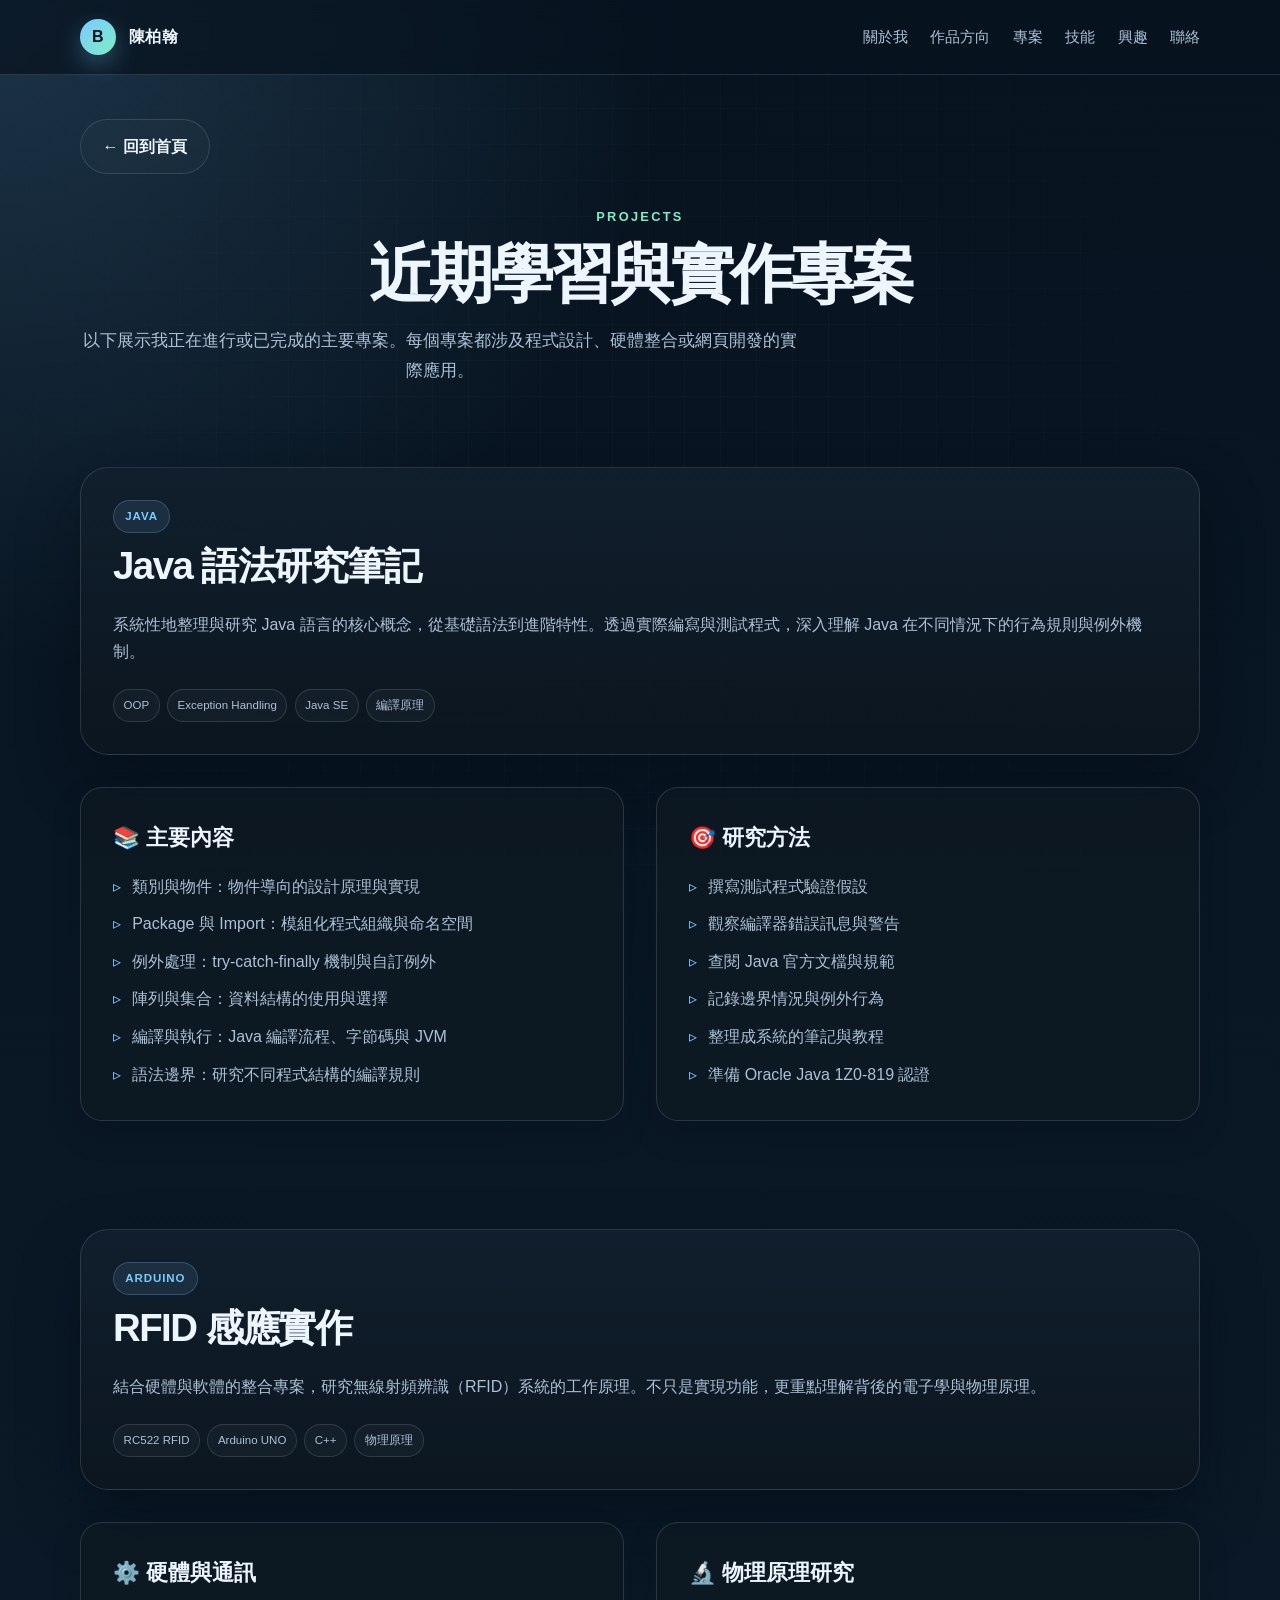
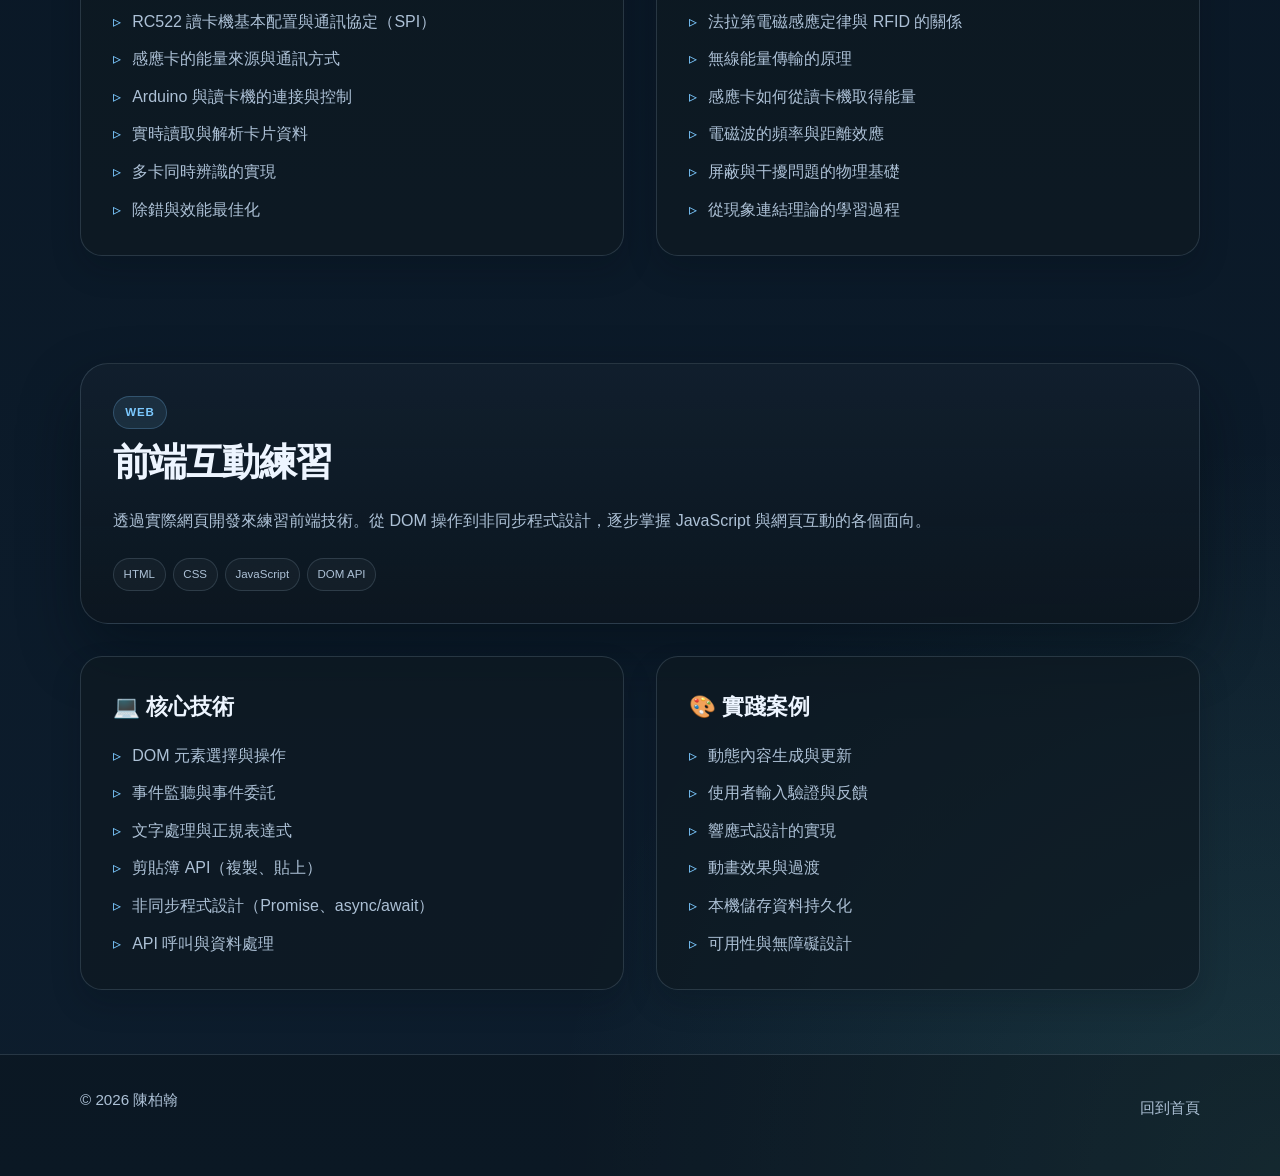
==== commit 3d59e1f2: "add license" ====
--- a/projects/projects.html
+++ b/projects/projects.html
@@ -20,7 +20,7 @@
         <nav class="navbar container" aria-label="主導覽">
             <a class="brand" href="../index.html" aria-label="回到首頁">
                 <span class="brand-mark">B</span>
-                <span>柏翰</span>
+                <span>陳柏翰</span>
             </a>
             <div class="nav-links">
                 <a href="../index.html#about">關於我</a>
